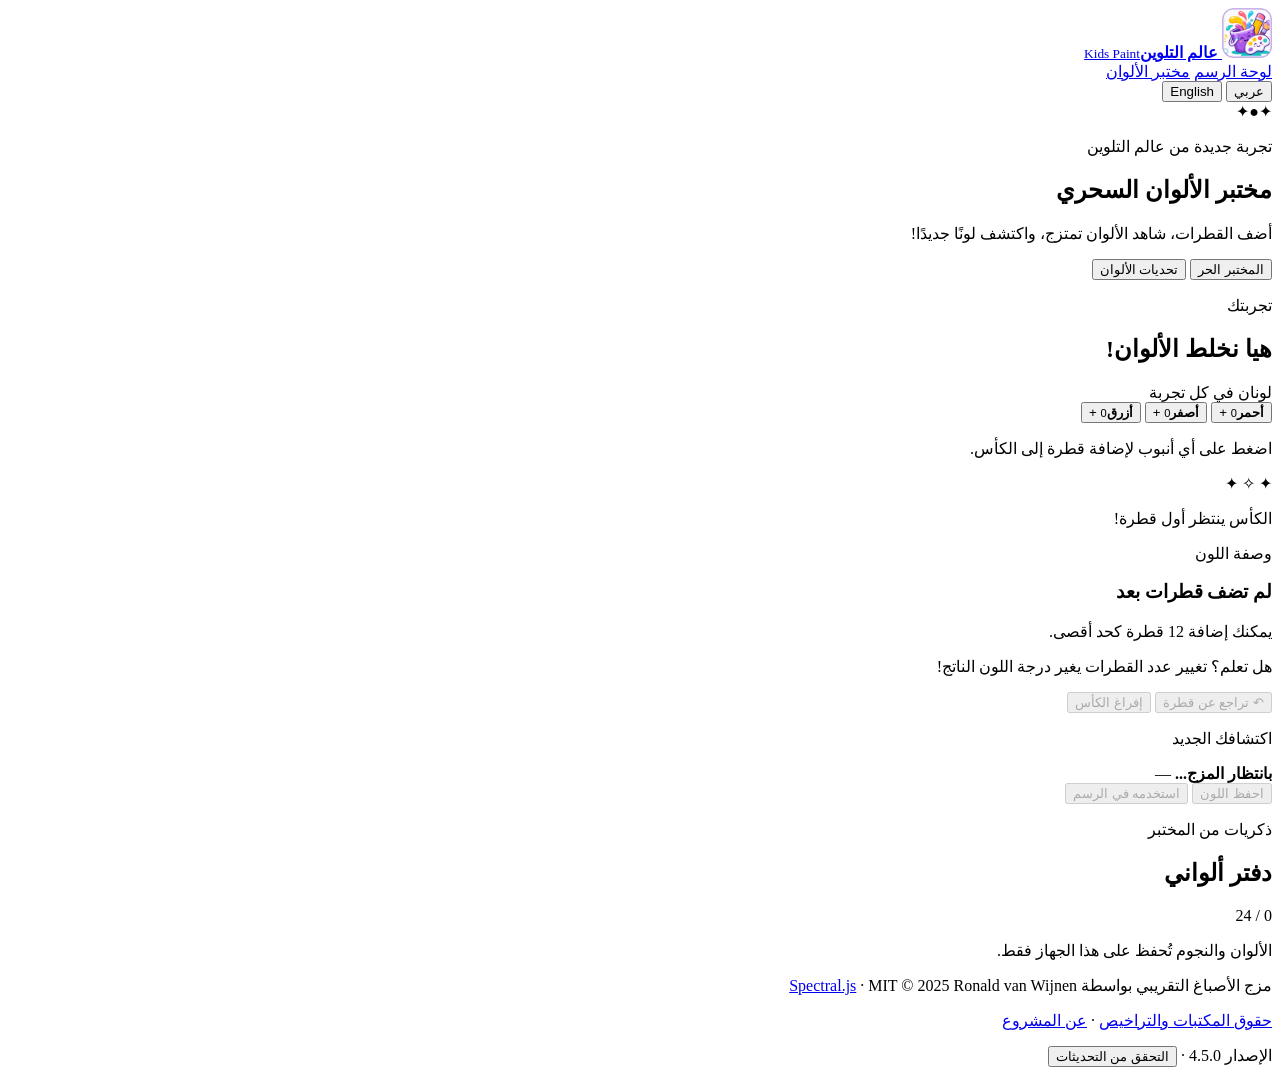
==== color-lab.html @ d06c67bd "Create bilingual Color Lab page with pigment mixing and challenge interface" ====
<!doctype html>
<html lang="ar" dir="rtl">
<head>
  <meta charset="utf-8">
  <meta name="viewport" content="width=device-width, initial-scale=1">
  <meta name="theme-color" content="#7058d6">
  <meta name="app-version" content="4.5.0">
  <meta name="description" content="Kids Paint Color Lab — mix paint-like pigments and solve friendly color challenges.">
  <title>مختبر الألوان | Kids Paint</title>
  <link rel="icon" href="favicon.ico">
  <link rel="apple-touch-icon" href="apple-touch-icon.png">
  <link rel="manifest" href="manifest.webmanifest">
  <link rel="stylesheet" href="color-lab.css?v=4.5.0">
  <script src="vendor/spectral.min.js?v=3.0.0" defer></script>
  <script src="color-lab-core.js?v=4.5.0" defer></script>
  <script src="color-lab.js?v=4.5.0" defer></script>
</head>
<body>
  <div class="lab-shell">
    <header class="lab-header">
      <a class="brand" href="./index.html" aria-label="Kids Paint — عالم التلوين">
        <img src="assets/app-icon.png" width="50" height="50" alt="">
        <span><strong data-t="brand">عالم التلوين</strong><small>Kids Paint</small></span>
      </a>
      <nav class="app-nav" aria-label="Pages / الصفحات">
        <a href="./index.html" data-t="painting">لوحة الرسم</a>
        <a class="selected" href="./color-lab.html" aria-current="page" data-t="lab">مختبر الألوان</a>
      </nav>
      <div class="language-actions" role="group" aria-label="Language / اللغة">
        <button id="langAr" type="button" aria-pressed="true">عربي</button>
        <button id="langEn" type="button" aria-pressed="false">English</button>
      </div>
    </header>

    <main id="main">
      <section class="lab-intro" aria-labelledby="labTitle">
        <div class="intro-symbols" aria-hidden="true"><span>✦</span><span>●</span><span>✦</span></div>
        <p class="eyebrow" data-t="eyebrow">تجربة جديدة من عالم التلوين</p>
        <h1 id="labTitle" data-t="title">مختبر الألوان السحري</h1>
        <p data-t="subtitle">أضف القطرات، شاهد الألوان تمتزج، واكتشف لونًا جديدًا!</p>
        <div class="mode-switch" role="group" aria-label="Play modes / أوضاع اللعب">
          <button type="button" id="freeModeBtn" class="active" aria-pressed="true" data-t="freeMode">المختبر الحر</button>
          <button type="button" id="challengeModeBtn" aria-pressed="false" data-t="challengeMode">تحديات الألوان</button>
        </div>
      </section>

      <section id="challengeSection" class="challenge-panel" aria-labelledby="challengeTitle" hidden>
        <div class="section-heading">
          <div>
            <p class="eyebrow" data-t="fourChallenges">٤ تحديات بدون مؤقت</p>
            <h2 id="challengeTitle" data-t="challengeTitle">اصنع اللون المطلوب!</h2>
          </div>
          <span class="no-clock" data-t="noClock">بدون وقت أو عقوبات</span>
        </div>
        <div id="challengePicker" class="challenge-picker" role="group" aria-label="Choose a challenge / اختر تحديًا"></div>
        <div class="target-card">
          <div class="target-copy">
            <p class="eyebrow" data-t="targetColor">اللون المطلوب</p>
            <h3 id="challengeName">اصنع الأخضر</h3>
            <p id="challengeDescription" class="muted" data-t="tryMix">اكتشف بنفسك أي قطرات تحتاجها.</p>
          </div>
          <div id="targetSwatch" class="target-swatch" role="img" aria-label="Target color / اللون المطلوب"></div>
        </div>
      </section>

      <section class="lab-workspace" aria-labelledby="mixTitle">
        <div class="section-heading">
          <div>
            <p class="eyebrow" data-t="yourExperiment">تجربتك</p>
            <h2 id="mixTitle" data-t="mixTitle">هيا نخلط الألوان!</h2>
          </div>
          <span class="hint-chip" data-t="chooseTwo">لونان في كل تجربة</span>
        </div>

        <div class="color-shelf" id="colorShelf" role="group" aria-label="Pigment tubes / أنابيب الألوان">
          <button class="pigment" type="button" data-pigment="red">
            <span class="paint-tube tube-red" aria-hidden="true"><span class="tube-cap"></span><span class="tube-body"></span></span>
            <strong data-t="red">أحمر</strong><small id="redCount" class="drop-count">0</small>
            <span class="add-mark" aria-hidden="true">+</span>
          </button>
          <button class="pigment" type="button" data-pigment="yellow">
            <span class="paint-tube tube-yellow" aria-hidden="true"><span class="tube-cap"></span><span class="tube-body"></span></span>
            <strong data-t="yellow">أصفر</strong><small id="yellowCount" class="drop-count">0</small>
            <span class="add-mark" aria-hidden="true">+</span>
          </button>
          <button class="pigment" type="button" data-pigment="blue">
            <span class="paint-tube tube-blue" aria-hidden="true"><span class="tube-cap"></span><span class="tube-body"></span></span>
            <strong data-t="blue">أزرق</strong><small id="blueCount" class="drop-count">0</small>
            <span class="add-mark" aria-hidden="true">+</span>
          </button>
        </div>
        <p class="shelf-instruction" data-t="tapTube">اضغط على أي أنبوب لإضافة قطرة إلى الكأس.</p>

        <div class="mix-playground">
          <div class="cup-wrap">
            <div id="mixCup" class="mix-cup empty" role="img" aria-label="Mixing cup / كأس المزج">
              <div class="cup-measure" aria-hidden="true"><span></span><span></span><span></span></div>
              <div id="liquid" class="liquid"></div>
              <div class="cup-shine"></div>
            </div>
            <div class="cup-foot"></div>
            <div id="sparkleEffect" class="cup-sparkle" aria-hidden="true">✦ ✧ ✦</div>
            <p id="cupLabel" class="cup-caption" data-t="emptyCup">الكأس ينتظر أول قطرة!</p>
          </div>
          <div class="mix-description">
            <p class="eyebrow" data-t="theRecipe">وصفة اللون</p>
            <h3 id="dropSummary" data-t="noDrops">لم تضف قطرات بعد</h3>
            <p id="dropLimit" class="muted" data-t="maxTwelve">يمكنك إضافة 12 قطرة كحد أقصى.</p>
            <p id="mixLearning" class="learning-card" data-t="learningStart">هل تعلم؟ تغيير عدد القطرات يغير درجة اللون الناتج!</p>
            <div class="mix-actions">
              <button type="button" id="undoDropBtn" class="outlined" disabled data-t="undoDrop">↶ تراجع عن قطرة</button>
              <button type="button" id="resetMixBtn" class="outlined" disabled data-t="emptyCupButton">إفراغ الكأس</button>
            </div>
          </div>
        </div>
        <div class="color-result" id="colorResult" aria-live="polite">
          <div id="resultSwatch" class="result-swatch empty-result"></div>
          <div class="result-info">
            <p class="eyebrow" data-t="discovery">اكتشافك الجديد</p>
            <strong id="resultName" data-t="waiting">بانتظار المزج...</strong>
            <span id="resultHex">—</span>
          </div>
          <div class="result-actions">
            <button type="button" id="saveColorBtn" disabled data-t="saveColor">احفظ اللون</button>
            <button type="button" id="paintColorBtn" disabled class="main-action" data-t="useInPainting">استخدمه في الرسم</button>
          </div>
        </div>

        <div id="challengeActions" class="challenge-actions" hidden>
          <button id="checkChallengeBtn" class="main-action" type="button" data-t="checkColor" disabled>تحقق من اللون</button>
          <button id="hintBtn" class="outlined" type="button" data-t="hint">أعطني تلميحًا</button>
          <p id="challengeFeedback" class="challenge-feedback" role="status" aria-live="polite"></p>
        </div>
        <p id="labStatus" class="lab-status" role="status" aria-live="polite"></p>
      </section>

      <section class="discoveries" aria-labelledby="collectionTitle">
        <div class="section-heading">
          <div>
            <p class="eyebrow" data-t="discoveriesEyebrow">ذكريات من المختبر</p>
            <h2 id="collectionTitle" data-t="collection">دفتر ألواني</h2>
          </div>
          <span id="savedCount" class="saved-count">0 / 24</span>
        </div>
        <p class="muted" data-t="saveLocal">الألوان والنجوم تُحفظ على هذا الجهاز فقط.</p>
        <div id="savedColors" class="saved-colors"></div>
      </section>
    </main>

    <footer class="lab-footer">
      <p><span data-t="poweredBy">مزج الأصباغ التقريبي بواسطة</span> <a href="https://github.com/rvanwijnen/spectral.js" target="_blank" rel="noopener noreferrer">Spectral.js</a> · MIT © 2025 Ronald van Wijnen</p>
      <p><a href="THIRD_PARTY_NOTICES.md" data-t="licenseLink">حقوق المكتبات والتراخيص</a> · <a href="README.ar.md" data-t="aboutProject">عن المشروع</a></p>
      <p><span data-t="versionLabel">الإصدار</span> <bdi>4.5.0</bdi> · <button id="labUpdateBtn" type="button" data-t="checkUpdates">التحقق من التحديثات</button></p>
      <p id="labUpdateStatus" class="muted" role="status" aria-live="polite"></p>
    </footer>
  </div>
</body>
</html>
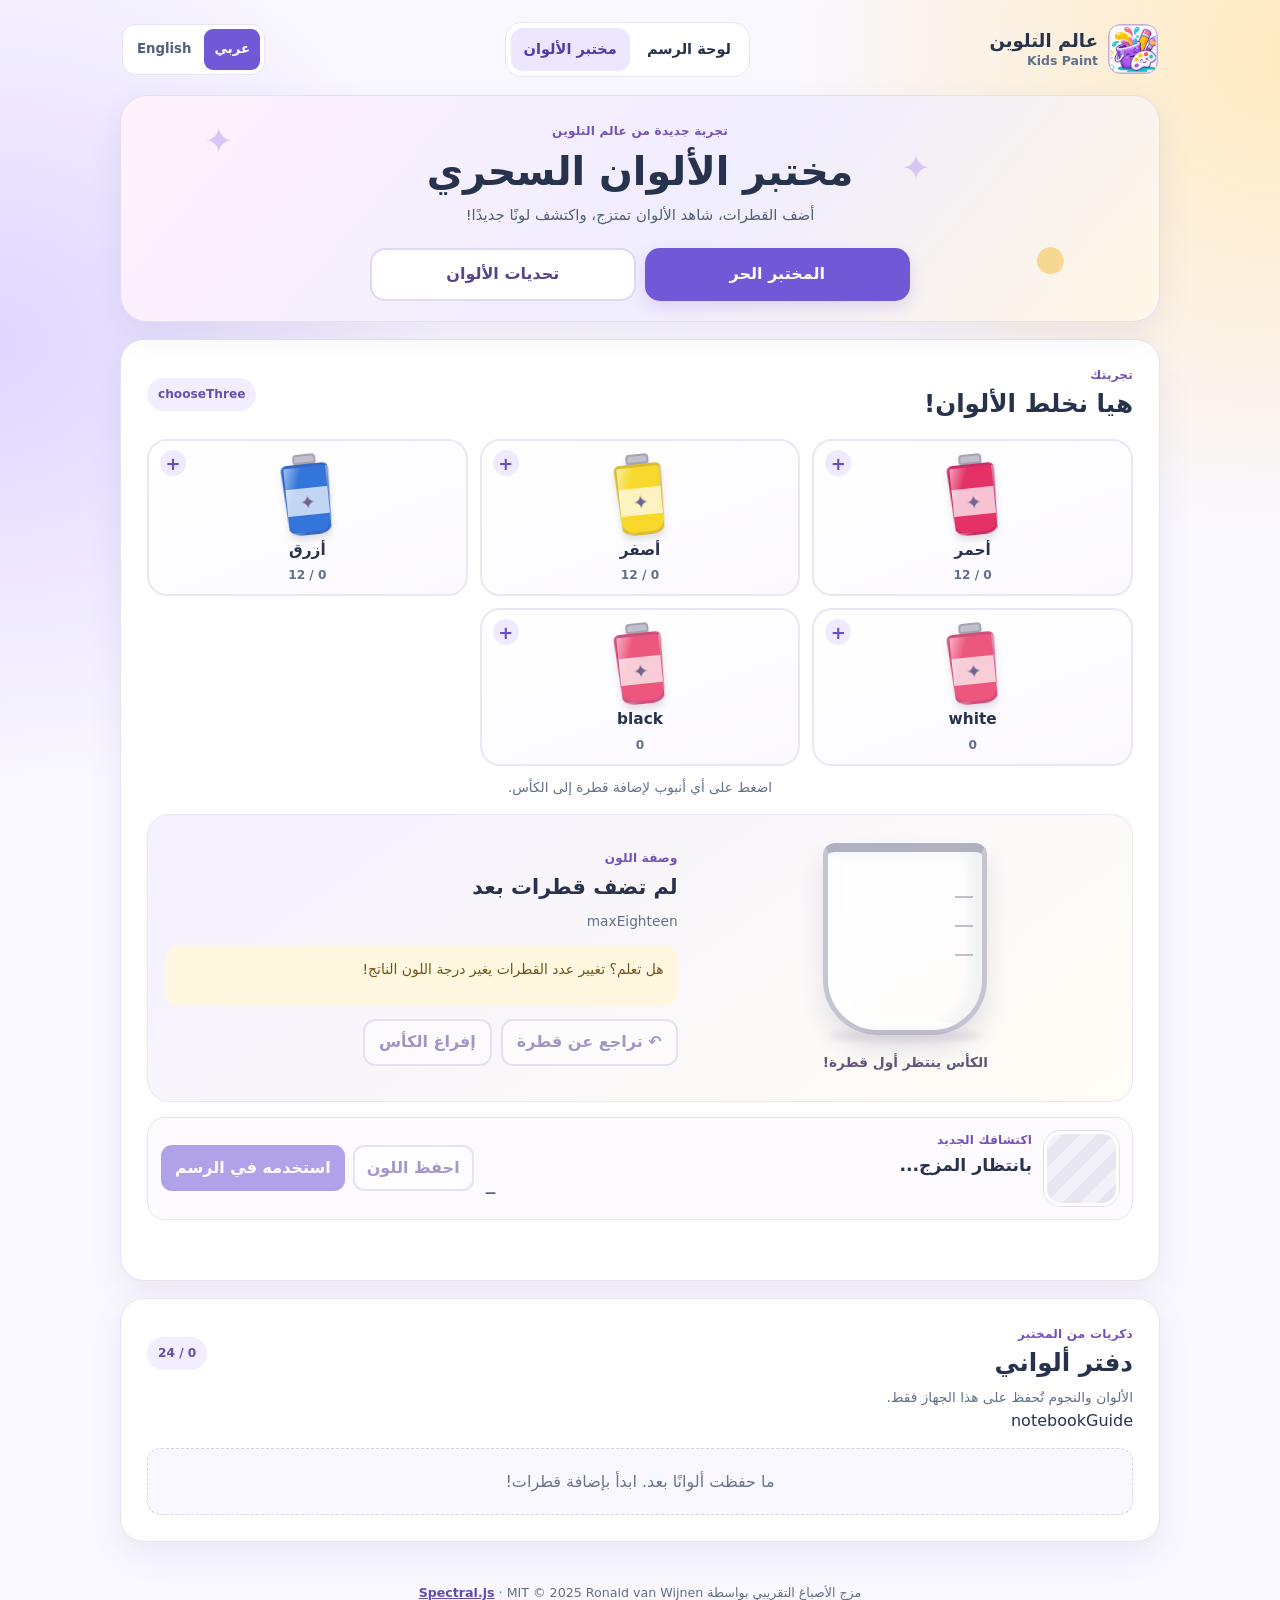
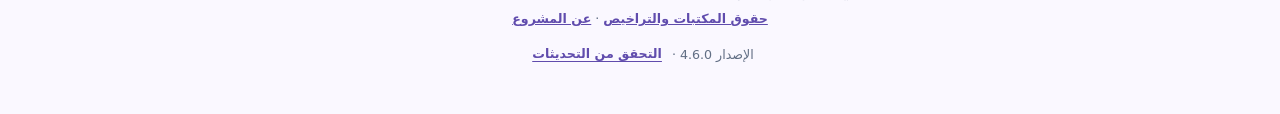
==== commit 3fdc8d80: "Design Color Lab 2B palette, 12-stage challenges, progress and expanded notebook" ====
--- a/color-lab.html
+++ b/color-lab.html
@@ -4,16 +4,16 @@
   <meta charset="utf-8">
   <meta name="viewport" content="width=device-width, initial-scale=1">
   <meta name="theme-color" content="#7058d6">
-  <meta name="app-version" content="4.5.0">
+  <meta name="app-version" content="4.6.0">
   <meta name="description" content="Kids Paint Color Lab — mix paint-like pigments and solve friendly color challenges.">
   <title>مختبر الألوان | Kids Paint</title>
   <link rel="icon" href="favicon.ico">
   <link rel="apple-touch-icon" href="apple-touch-icon.png">
   <link rel="manifest" href="manifest.webmanifest">
-  <link rel="stylesheet" href="color-lab.css?v=4.5.0">
+  <link rel="stylesheet" href="color-lab.css?v=4.6.0">
   <script src="vendor/spectral.min.js?v=3.0.0" defer></script>
-  <script src="color-lab-core.js?v=4.5.0" defer></script>
-  <script src="color-lab.js?v=4.5.0" defer></script>
+  <script src="color-lab-core.js?v=4.6.0" defer></script>
+  <script src="color-lab.js?v=4.6.0" defer></script>
 </head>
 <body>
   <div class="lab-shell">
@@ -47,12 +47,16 @@
       <section id="challengeSection" class="challenge-panel" aria-labelledby="challengeTitle" hidden>
         <div class="section-heading">
           <div>
-            <p class="eyebrow" data-t="fourChallenges">٤ تحديات بدون مؤقت</p>
+            <p class="eyebrow" data-t="twelveChallenges">١٢ تحديًا بدون مؤقت</p>
             <h2 id="challengeTitle" data-t="challengeTitle">اصنع اللون المطلوب!</h2>
           </div>
           <span class="no-clock" data-t="noClock">بدون وقت أو عقوبات</span>
         </div>
-        <div id="challengePicker" class="challenge-picker" role="group" aria-label="Choose a challenge / اختر تحديًا"></div>
+        <div class="progress-strip" role="status" aria-live="polite">
+          <span data-t="starsCollected">نجومك المكتسبة</span>
+          <strong id="challengeProgress">0 / 36 ★</strong>
+        </div>
+        <div id="challengePicker" class="challenge-picker" aria-label="Choose a challenge / اختر تحديًا"></div>
         <div class="target-card">
           <div class="target-copy">
             <p class="eyebrow" data-t="targetColor">اللون المطلوب</p>
@@ -69,7 +73,7 @@
             <p class="eyebrow" data-t="yourExperiment">تجربتك</p>
             <h2 id="mixTitle" data-t="mixTitle">هيا نخلط الألوان!</h2>
           </div>
-          <span class="hint-chip" data-t="chooseTwo">لونان في كل تجربة</span>
+          <span class="hint-chip" data-t="chooseThree">حتى ٣ ألوان مع الأبيض والأسود</span>
         </div>
 
         <div class="color-shelf" id="colorShelf" role="group" aria-label="Pigment tubes / أنابيب الألوان">
@@ -88,8 +92,18 @@
             <strong data-t="blue">أزرق</strong><small id="blueCount" class="drop-count">0</small>
             <span class="add-mark" aria-hidden="true">+</span>
           </button>
+          <button class="pigment" type="button" data-pigment="white">
+            <span class="paint-tube tube-white" aria-hidden="true"><span class="tube-cap"></span><span class="tube-body"></span></span>
+            <strong data-t="white">أبيض</strong><small id="whiteCount" class="drop-count">0</small>
+            <span class="add-mark" aria-hidden="true">+</span>
+          </button>
+          <button class="pigment" type="button" data-pigment="black">
+            <span class="paint-tube tube-black" aria-hidden="true"><span class="tube-cap"></span><span class="tube-body"></span></span>
+            <strong data-t="black">أسود</strong><small id="blackCount" class="drop-count">0</small>
+            <span class="add-mark" aria-hidden="true">+</span>
+          </button>
         </div>
-        <p class="shelf-instruction" data-t="tapTube">اضغط على أي أنبوب لإضافة قطرة إلى الكأس.</p>
+        <p class="shelf-instruction" data-t="tapTube">أضف قطرات الألوان، ثم جرّب الأبيض للتفتيح والأسود للتغميق.</p>
 
         <div class="mix-playground">
           <div class="cup-wrap">
@@ -105,7 +119,7 @@
           <div class="mix-description">
             <p class="eyebrow" data-t="theRecipe">وصفة اللون</p>
             <h3 id="dropSummary" data-t="noDrops">لم تضف قطرات بعد</h3>
-            <p id="dropLimit" class="muted" data-t="maxTwelve">يمكنك إضافة 12 قطرة كحد أقصى.</p>
+            <p id="dropLimit" class="muted" data-t="maxEighteen">يمكنك إضافة 18 قطرة كحد أقصى.</p>
             <p id="mixLearning" class="learning-card" data-t="learningStart">هل تعلم؟ تغيير عدد القطرات يغير درجة اللون الناتج!</p>
             <div class="mix-actions">
               <button type="button" id="undoDropBtn" class="outlined" disabled data-t="undoDrop">↶ تراجع عن قطرة</button>
@@ -140,9 +154,10 @@
             <p class="eyebrow" data-t="discoveriesEyebrow">ذكريات من المختبر</p>
             <h2 id="collectionTitle" data-t="collection">دفتر ألواني</h2>
           </div>
-          <span id="savedCount" class="saved-count">0 / 24</span>
+          <span id="savedCount" class="saved-count">0 / 48</span>
         </div>
         <p class="muted" data-t="saveLocal">الألوان والنجوم تُحفظ على هذا الجهاز فقط.</p>
+        <p class="notebook-guide" data-t="notebookGuide">اضغط «جرّب» لاستعادة الوصفة، أو «احذف» لإزالة اللون من الدفتر.</p>
         <div id="savedColors" class="saved-colors"></div>
       </section>
     </main>
@@ -150,7 +165,7 @@
     <footer class="lab-footer">
       <p><span data-t="poweredBy">مزج الأصباغ التقريبي بواسطة</span> <a href="https://github.com/rvanwijnen/spectral.js" target="_blank" rel="noopener noreferrer">Spectral.js</a> · MIT © 2025 Ronald van Wijnen</p>
       <p><a href="THIRD_PARTY_NOTICES.md" data-t="licenseLink">حقوق المكتبات والتراخيص</a> · <a href="README.ar.md" data-t="aboutProject">عن المشروع</a></p>
-      <p><span data-t="versionLabel">الإصدار</span> <bdi>4.5.0</bdi> · <button id="labUpdateBtn" type="button" data-t="checkUpdates">التحقق من التحديثات</button></p>
+      <p><span data-t="versionLabel">الإصدار</span> <bdi>4.6.0</bdi> · <button id="labUpdateBtn" type="button" data-t="checkUpdates">التحقق من التحديثات</button></p>
       <p id="labUpdateStatus" class="muted" role="status" aria-live="polite"></p>
     </footer>
   </div>
--- a/color-lab.css
+++ b/color-lab.css
@@ -0,0 +1,131 @@
+/* Kids Paint Color Lab v4.5.0 — local-only, mobile-first visual system. */
+:root{
+  color-scheme:light;--ink:#27334d;--muted:#617089;--purple:#7058d6;--purpleDark:#4e389e;
+  --cream:#faf6ff;--white:#fff;--stroke:#e8e2f3;--shadow:0 12px 34px rgba(49,36,98,.08);
+  font-family:system-ui,-apple-system,BlinkMacSystemFont,"Segoe UI",Tahoma,Arial,sans-serif;
+  font-synthesis:none;text-rendering:optimizeLegibility;
+}
+*,*::before,*::after{box-sizing:border-box}
+html{width:100%;max-width:100%;overflow-x:clip;-webkit-text-size-adjust:100%;touch-action:pan-y}
+body{margin:0;min-width:0;max-width:100%;overflow-x:clip;color:var(--ink);background:radial-gradient(circle at 100% 3%,#ffeac0 0,transparent 23%),radial-gradient(circle at 0 20%,#dfd6ff 0,transparent 24%),#faf8ff;line-height:1.55}
+button,input{font:inherit}button{cursor:pointer;touch-action:manipulation}button:disabled{cursor:not-allowed;opacity:.54}
+button:focus-visible,a:focus-visible{outline:3px solid #23aeb9;outline-offset:3px}
+a{color:inherit}h1,h2,h3,p{margin:0}p{line-height:1.6}small{font-size:.78rem}
+[hidden]{display:none!important}
+.lab-shell{width:min(1100px,100%);margin:0 auto;padding:14px clamp(10px,2.8vw,30px) 24px}
+.lab-header{display:flex;align-items:center;flex-wrap:wrap;gap:12px 18px;justify-content:space-between;padding:8px 2px 18px}
+.brand{display:flex;gap:10px;align-items:center;text-decoration:none;min-width:0}
+.brand img{width:50px;height:50px;border-radius:13px}
+.brand span{display:grid;line-height:1.24}.brand strong{font-size:1.13rem}.brand small{color:var(--muted);font-weight:650}
+.app-nav{display:flex;align-items:center;gap:4px;background:#fff;padding:5px;border-radius:16px;border:1px solid #e8e4f2}
+.app-nav a{text-decoration:none;padding:10px 13px;border-radius:12px;font-size:.91rem;font-weight:750;white-space:nowrap}
+.app-nav a.selected{background:#ece6ff;color:#513ca2}
+.language-actions{display:flex;gap:3px;padding:4px;border:1px solid var(--stroke);background:#fff;border-radius:13px}
+.language-actions button{background:transparent;border:0;border-radius:9px;padding:8px 10px;font-size:.83rem;font-weight:750;color:#52617b;min-height:41px}
+.language-actions button[aria-pressed=true]{background:var(--purple);color:white}
+.lab-intro{text-align:center;position:relative;isolation:isolate;padding:26px 16px 20px;overflow:hidden;border:1px solid #e7dcfa;border-radius:27px;background:linear-gradient(130deg,#fff2fb 0%,#f0edff 55%,#fff7e5 100%);box-shadow:var(--shadow);margin-bottom:17px}
+.intro-symbols{position:absolute;inset:0;pointer-events:none;z-index:-1;color:#c1aaf2;font-size:2.2rem;opacity:.6}
+.intro-symbols span{position:absolute}.intro-symbols span:first-child{top:8%;left:8%}.intro-symbols span:nth-child(2){bottom:16%;right:9%;color:#f5c455}.intro-symbols span:last-child{top:20%;right:22%}
+.eyebrow{font-weight:800;color:#7352b8;font-size:.75rem;letter-spacing:.02em}
+.lab-intro h1{font-size:clamp(1.62rem,4vw,2.48rem);line-height:1.25;margin:6px 0 8px}
+.lab-intro>p:not(.eyebrow){font-size:.93rem;color:#506078}
+.mode-switch{display:grid;grid-template-columns:1fr 1fr;gap:9px;width:min(540px,100%);margin:20px auto 0}
+.mode-switch button{min-height:53px;border-radius:15px;font-weight:800;border:2px solid #dfd6fa;background:white;color:#57468e;padding:10px 8px}
+.mode-switch button.active{background:var(--purple);border-color:var(--purple);color:white;box-shadow:0 6px 16px rgba(112,88,214,.18)}
+.lab-workspace,.challenge-panel,.discoveries{background:#fff;border:1px solid var(--stroke);border-radius:24px;box-shadow:var(--shadow);padding:clamp(14px,2.6vw,26px);margin-bottom:17px}
+.section-heading{display:flex;justify-content:space-between;align-items:center;gap:10px;flex-wrap:wrap;margin-bottom:15px}
+.section-heading h2{font-size:clamp(1.17rem,2.7vw,1.54rem)}
+.hint-chip,.no-clock,.saved-count{font-size:.76rem;font-weight:750;border-radius:99px;background:#f2edff;color:#6550aa;padding:7px 11px}
+.color-shelf{display:grid;grid-template-columns:repeat(3,minmax(0,1fr));gap:12px}
+.pigment{position:relative;display:flex;flex-direction:column;align-items:center;gap:4px;justify-content:center;min-height:155px;border:2px solid #ebe6f4;border-radius:20px;background:linear-gradient(160deg,#fff,#fbf9ff);padding:13px 6px 9px;color:var(--ink);transition:transform .12s,box-shadow .16s}
+.pigment:hover:not(:disabled){transform:translateY(-2px);box-shadow:0 8px 18px rgba(77,64,141,.09)}
+.pigment:active:not(:disabled){transform:scale(.96)}
+.pigment strong{font-size:.96rem}.drop-count{font-weight:800;color:var(--muted);font-size:.76rem}
+.add-mark{position:absolute;top:9px;left:11px;background:#efeaff;border-radius:50%;width:26px;height:26px;display:grid;place-items:center;font-size:1.12rem;font-weight:800;color:#654fc2}
+.paint-tube{--tube-color:#ed567d;display:flex;flex-direction:column;align-items:center;filter:drop-shadow(0 5px 3px rgba(33,29,64,.12));transform:rotate(-6deg)}
+.tube-red{--tube-color:#e53166}.tube-yellow{--tube-color:#f8d92b}.tube-blue{--tube-color:#3375da}
+.tube-cap{display:block;width:23px;height:10px;border-radius:4px 4px 2px 2px;background:#c3bfcc;border:2px solid #a5a2b2}
+.tube-body{display:block;width:48px;height:71px;background:linear-gradient(110deg,rgba(255,255,255,.55),transparent 28%),var(--tube-color);border:3px solid rgba(55,41,86,.16);border-radius:6px 6px 15px 15px;clip-path:polygon(0 0,100% 0,93% 100%,7% 100%);position:relative}
+.tube-body::after{content:"✦";position:absolute;inset:21px 0 auto;display:grid;place-items:center;background:rgba(255,255,255,.7);height:27px;color:#6e6491;font-size:1.2rem}
+.shelf-instruction{text-align:center;color:var(--muted);font-size:.85rem;margin:11px 0 3px}
+.mix-playground{display:grid;grid-template-columns:minmax(220px, .9fr) minmax(0,1.1fr);align-items:center;gap:18px;background:linear-gradient(145deg,#f5f1ff,#fffdf5);border:1px solid #eae5f2;border-radius:22px;padding:17px;margin-top:15px}
+.cup-wrap{display:flex;flex-direction:column;align-items:center;justify-content:center;min-height:252px;position:relative;isolation:isolate}
+.mix-cup{width:164px;height:192px;position:relative;overflow:hidden;border:5px solid rgba(112,113,145,.4);border-top:9px solid rgba(112,113,145,.55);border-radius:12px 12px 55px 55px;background:rgba(255,255,255,.64);box-shadow:inset -12px 0 13px rgba(105,118,148,.09),inset 10px 0 15px rgba(255,255,255,.8),0 16px 23px rgba(79,69,116,.13)}
+.liquid{position:absolute;bottom:0;left:0;width:100%;height:0;background:#eef1fc;transition:height .48s ease,background-color .6s ease;border-radius:14px 14px 42px 42px}
+.liquid::before{content:"";height:22px;position:absolute;top:-9px;left:-4%;width:108%;border-radius:50%;background:inherit;filter:brightness(1.13);opacity:.75}
+.cup-shine{position:absolute;z-index:2;top:10px;bottom:25px;left:15px;width:12px;border-radius:30px;background:rgba(255,255,255,.4);pointer-events:none}
+.cup-measure{position:absolute;right:9px;top:44px;z-index:2;display:flex;flex-direction:column;gap:27px}.cup-measure span{width:18px;border-top:2px solid rgba(80,87,115,.36)}
+.cup-foot{margin-top:-5px;width:155px;height:12px;border-radius:50%;background:rgba(89,74,121,.11);filter:blur(3px)}
+.cup-sparkle{position:absolute;top:13px;right:12%;color:#f4b93e;opacity:0;font-size:1.7rem;pointer-events:none}
+.mix-cup.pour .liquid{animation:paint-ripple .42s ease}
+.cup-sparkle.sparkle{animation:sparkle .65s ease forwards}
+.cup-caption{text-align:center;color:#65567c;font-weight:750;font-size:.86rem;margin-top:9px}
+.mix-description h3{margin:3px 0 7px;font-size:clamp(1rem,2vw,1.3rem)}.muted{color:var(--muted);font-size:.86rem}
+.learning-card{margin:13px 0;padding:13px 14px;border-radius:15px;background:#fff7df;color:#74531a;font-size:.87rem;min-height:61px}
+.mix-actions{display:flex;gap:9px;flex-wrap:wrap}
+.outlined{border:2px solid #d8cced;background:white;color:#594596;font-weight:750;border-radius:12px;padding:9px 14px;min-height:44px}
+.main-action{background:var(--purple);border:2px solid var(--purple);color:#fff;font-weight:800;padding:10px 17px;min-height:46px;border-radius:12px}
+.main-action:hover:not(:disabled){background:var(--purpleDark)}
+.color-result{margin-top:15px;padding:13px;border:1px solid #e8e2f0;border-radius:18px;display:flex;align-items:center;flex-wrap:wrap;gap:12px;background:#fdfbff}
+.result-swatch{width:75px;height:75px;border-radius:17px;border:3px solid white;box-shadow:0 0 0 1px #e4dfe8;flex:0 0 auto;background:#e6e3ef}
+.result-swatch.empty-result{background:repeating-linear-gradient(135deg,#f3f1f8 0 12px,#e7e5f0 12px 24px)}
+.result-info{flex:1 1 160px;display:grid;gap:2px;min-width:0}
+.result-info strong{font-size:1.08rem}.result-info #resultHex{direction:ltr;unicode-bidi:isolate;font-family:ui-monospace,SFMono-Regular,monospace;color:#506079;font-weight:750}
+.result-actions{display:flex;gap:8px;flex-wrap:wrap;justify-content:flex-end}
+.result-actions button{padding:9px 12px;min-height:44px;border-radius:11px;background:#fff;border:2px solid #d8caed;color:#5b449f;font-weight:760}
+.result-actions .main-action{background:var(--purple);color:#fff;border-color:var(--purple)}
+.challenge-picker{display:grid;grid-template-columns:repeat(4,minmax(0,1fr));gap:9px;margin-bottom:13px}
+.challenge-choice{min-width:0;display:flex;flex-direction:column;gap:4px;align-items:center;text-align:center;padding:9px 5px;border:2px solid #e8e2f1;background:#fff;border-radius:14px;color:var(--ink)}
+.challenge-choice[aria-pressed=true]{border-color:var(--purple);background:#f2eeff}
+.challenge-choice .mini-swatch{width:39px;height:32px;border-radius:9px;border:2px solid #fff;box-shadow:0 0 0 1px #e8e2f1}
+.challenge-choice strong{font-size:.8rem;overflow-wrap:anywhere}
+.challenge-choice small{color:#a17619;letter-spacing:1px;font-weight:800}
+.target-card{display:flex;align-items:center;justify-content:space-between;gap:14px;padding:14px;border:1px solid #dfdbfa;border-radius:17px;background:#f7f4ff}
+.target-copy h3{font-size:1.12rem}.target-copy p:last-child{font-size:.85rem;margin-top:5px}
+.target-swatch{flex:0 0 100px;height:83px;border:5px solid white;border-radius:16px;box-shadow:0 2px 9px rgba(49,36,98,.12);background:#e7ddff}
+.challenge-actions{display:flex;align-items:center;flex-wrap:wrap;gap:10px;margin-top:15px;border-top:1px solid #ebe5f3;padding-top:15px}
+.challenge-feedback{flex:1 1 240px;font-weight:700;font-size:.9rem;min-height:22px}
+.lab-status{min-height:22px;color:#51618a;font-size:.87rem;margin-top:12px;font-weight:600}
+.discoveries .section-heading{margin-bottom:4px}.saved-colors{display:grid;grid-template-columns:repeat(auto-fill,minmax(170px,1fr));gap:10px;margin-top:14px}
+.saved-item{display:flex;gap:10px;align-items:center;border:1px solid #e8e3ed;border-radius:14px;background:#fdfcff;padding:9px}
+.saved-dot{width:42px;height:42px;border:2px solid #fff;outline:1px solid #dcd8e4;border-radius:12px;flex:0 0 auto}
+.saved-meta{display:grid;flex:1;min-width:0}.saved-meta bdi{direction:ltr;font-size:.75rem;color:#52637d;font-family:ui-monospace,monospace}
+.saved-item button{background:#f2ebff;color:#5c46a4;border:0;border-radius:9px;padding:7px 8px;font-size:.78rem;font-weight:800;min-height:40px}
+.no-saved{grid-column:1/-1;color:#69758b;text-align:center;background:#faf8ff;border:1px dashed #d9d3e4;padding:20px;border-radius:14px}
+.lab-footer{text-align:center;padding:18px 10px 10px;color:#626f85;font-size:.79rem}
+.lab-footer p{margin:6px 0}.lab-footer a{color:#604cad;font-weight:750}
+.lab-footer button{background:none;border:0;color:#604cad;font-weight:800;text-decoration:underline;text-underline-offset:3px;min-height:38px}
+@keyframes paint-ripple{0%{transform:scaleY(.92)}65%{transform:scaleY(1.04)}100%{transform:scaleY(1)}}
+@keyframes sparkle{0%{opacity:0;transform:translateY(18px) scale(.6)}35%{opacity:1}100%{opacity:0;transform:translateY(-30px) scale(1.2)}}
+@media(max-width:760px){
+  .lab-header{justify-content:center;gap:10px}
+  .brand{margin-inline-end:auto}
+  .app-nav{order:3;width:100%;justify-content:center}.app-nav a{flex:1;text-align:center}
+  .color-result{align-items:center}
+}
+@media(max-width:600px){
+  .lab-shell{padding:10px 9px 22px}
+  .lab-intro{padding:23px 12px 16px;border-radius:21px}
+  .lab-workspace,.challenge-panel,.discoveries{padding:13px;border-radius:19px}
+  .color-shelf{gap:7px}.pigment{min-height:140px;border-radius:15px;padding:8px 3px}
+  .tube-body{width:39px;height:61px}.tube-cap{width:21px}
+  .mix-playground{display:flex;flex-direction:column;gap:7px;padding:13px}
+  .mix-description{width:100%}.cup-wrap{min-height:222px}.mix-cup{height:175px;width:154px}
+  .learning-card{margin:10px 0}
+  .result-actions{width:100%;display:grid;grid-template-columns:1fr 1fr}
+  .challenge-picker{grid-template-columns:repeat(2,minmax(0,1fr))}
+  .challenge-choice{flex-direction:row;text-align:start;justify-content:flex-start;padding:7px}
+  .challenge-choice .mini-swatch{flex:0 0 34px;height:32px}
+  .challenge-choice strong{flex:1;font-size:.76rem}
+  .challenge-choice small{font-size:.7rem}
+  .challenge-actions button{flex:1}
+}
+@media(max-width:350px){
+  .language-actions button{font-size:.76rem;padding:7px}
+  .brand strong{font-size:.96rem}.brand img{width:42px;height:42px}
+  .color-result .result-swatch{width:60px;height:60px}
+  .result-actions{grid-template-columns:1fr}
+}
+@media(prefers-reduced-motion:reduce){
+  *,*::before,*::after{animation:none!important;transition:none!important}
+}
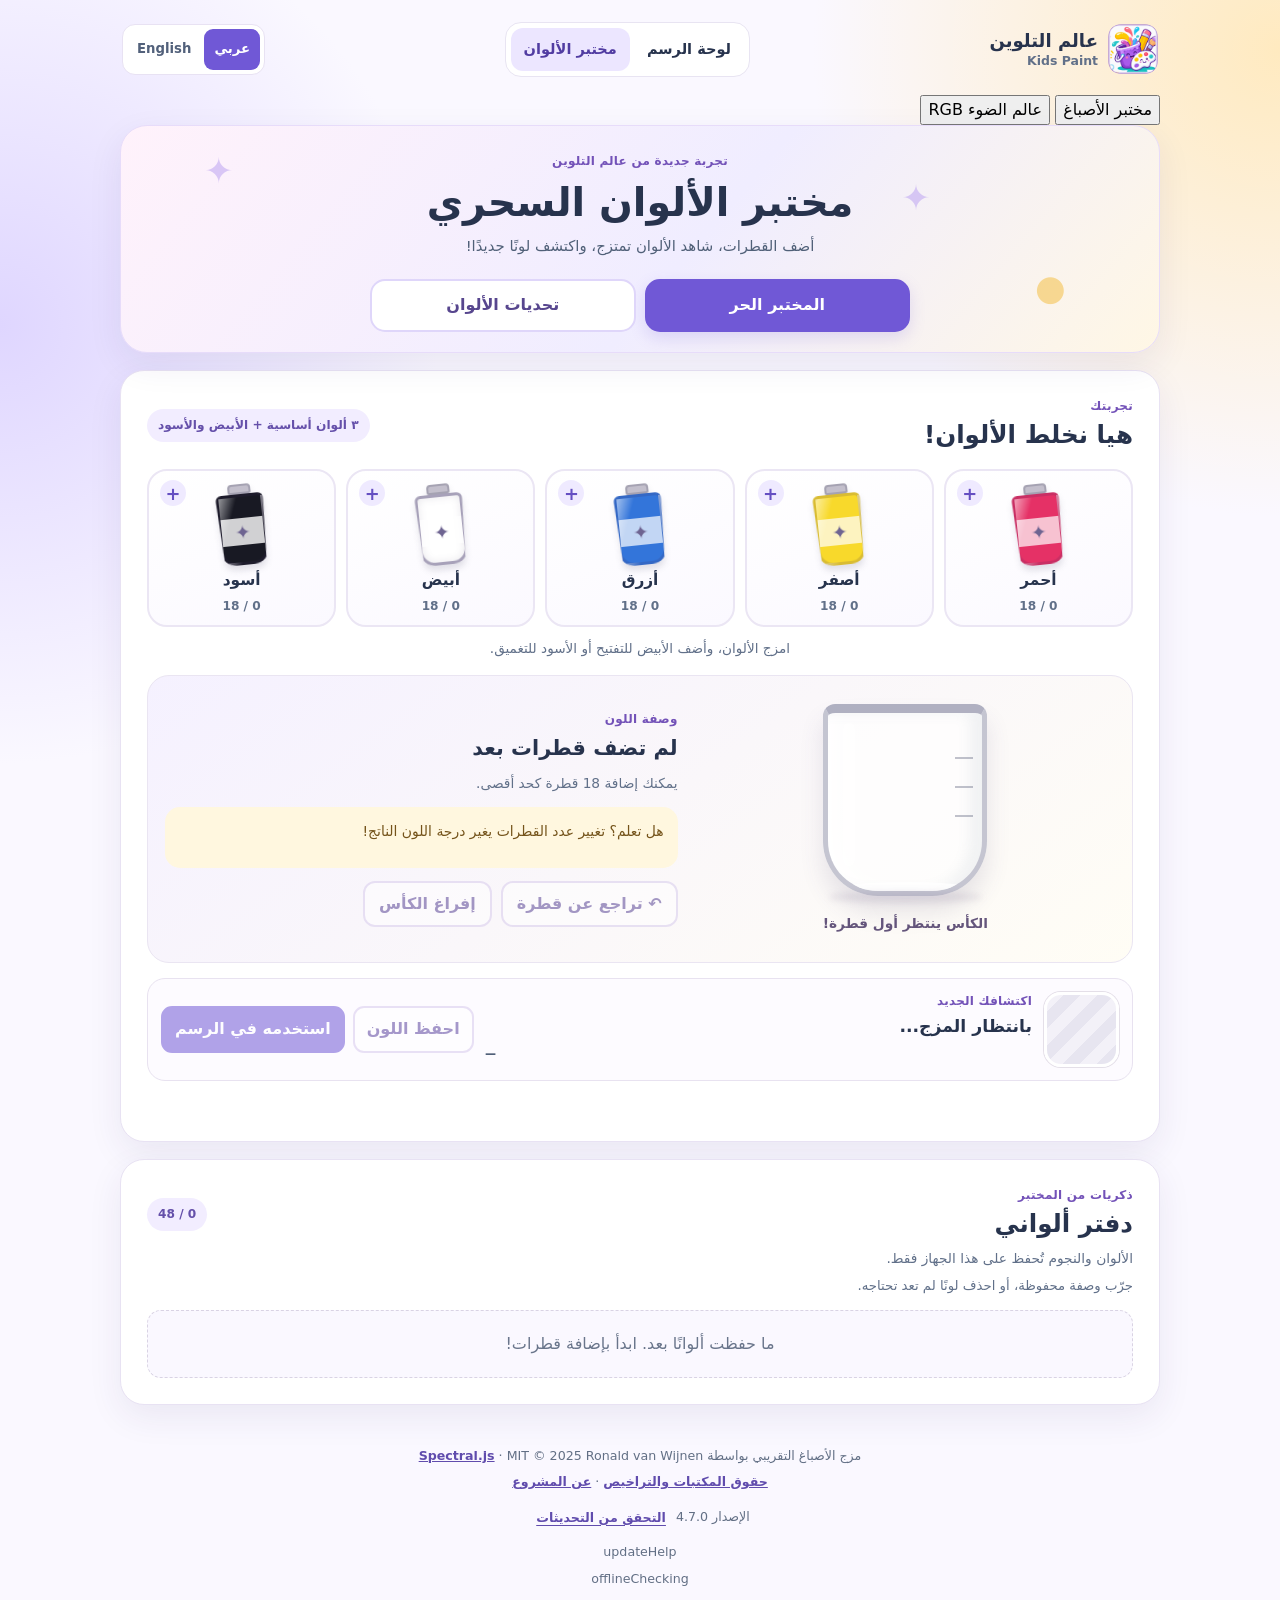
==== commit 0ecfc460: "Embed World of Light RGB tab with lamp sliders, six challenges and unified version/update footer" ====
--- a/color-lab.html
+++ b/color-lab.html
@@ -4,16 +4,18 @@
   <meta charset="utf-8">
   <meta name="viewport" content="width=device-width, initial-scale=1">
   <meta name="theme-color" content="#7058d6">
-  <meta name="app-version" content="4.6.0">
+  <meta name="app-version" content="4.7.0">
   <meta name="description" content="Kids Paint Color Lab — mix paint-like pigments and solve friendly color challenges.">
   <title>مختبر الألوان | Kids Paint</title>
   <link rel="icon" href="favicon.ico">
   <link rel="apple-touch-icon" href="apple-touch-icon.png">
   <link rel="manifest" href="manifest.webmanifest">
-  <link rel="stylesheet" href="color-lab.css?v=4.6.0">
+  <link rel="stylesheet" href="color-lab.css?v=4.7.0">
   <script src="vendor/spectral.min.js?v=3.0.0" defer></script>
   <script src="color-lab-core.js?v=4.6.0" defer></script>
-  <script src="color-lab.js?v=4.6.0" defer></script>
+  <script src="color-lab.js?v=4.7.0" defer></script>
+  <script src="light-lab-core.js?v=4.7.0" defer></script>
+  <script src="light-lab.js?v=4.7.0" defer></script>
 </head>
 <body>
   <div class="lab-shell">
@@ -33,6 +35,11 @@
     </header>
 
     <main id="main">
+      <div class="lab-type-tabs" role="tablist" aria-label="مختبر الأصباغ أو عالم الضوء / Pigment or light">
+        <button id="pigmentTab" class="lab-type-tab active" type="button" role="tab" aria-selected="true" aria-controls="pigmentLab" data-light-t="pigmentTab">مختبر الأصباغ</button>
+        <button id="lightTab" class="lab-type-tab light-tab" type="button" role="tab" aria-selected="false" aria-controls="lightLab" data-light-t="lightTab">عالم الضوء RGB</button>
+      </div>
+      <div id="pigmentLab" role="tabpanel" aria-labelledby="pigmentTab">
       <section class="lab-intro" aria-labelledby="labTitle">
         <div class="intro-symbols" aria-hidden="true"><span>✦</span><span>●</span><span>✦</span></div>
         <p class="eyebrow" data-t="eyebrow">تجربة جديدة من عالم التلوين</p>
@@ -160,13 +167,117 @@
         <p class="notebook-guide" data-t="notebookGuide">اضغط «جرّب» لاستعادة الوصفة، أو «احذف» لإزالة اللون من الدفتر.</p>
         <div id="savedColors" class="saved-colors"></div>
       </section>
+      </div>
+      <div id="lightLab" class="light-lab" role="tabpanel" aria-labelledby="lightTab" hidden>
+        <section class="light-intro" aria-labelledby="lightTitle">
+          <div class="light-intro-stars" aria-hidden="true">✦ · ✧ · ✦</div>
+          <p class="light-eyebrow" data-light-t="introSmall">رحلة إلى عالم الضوء</p>
+          <h1 id="lightTitle" data-light-t="introTitle">عالم الضوء الملوّن</h1>
+          <p data-light-t="introDesc">أشعل المصابيح الثلاثة وشاهد كيف تصنع الأضواء ألوانًا جديدة!</p>
+          <p class="light-education" data-light-t="difference">معلومة: مزج الضوء يختلف عن مزج الأصباغ؛ اجتماع الأحمر والأخضر هنا يصنع الأصفر.</p>
+          <div class="light-mode-switch" role="group" aria-label="Light modes">
+            <button id="lightFreeBtn" type="button" class="active" aria-pressed="true" data-light-t="free">تجربة حرة</button>
+            <button id="lightChallengesBtn" type="button" aria-pressed="false" data-light-t="challenges">تحديات الضوء</button>
+          </div>
+        </section>
+
+        <section id="lightChallengesPanel" class="light-challenges" aria-labelledby="lightChallengesTitle" hidden>
+          <div class="light-heading">
+            <div><p class="light-eyebrow" data-light-t="sixChallenges">٦ تحديات دون مؤقت</p><h2 id="lightChallengesTitle" data-light-t="challengeTitle">طابق الضوء المطلوب</h2></div>
+            <strong id="lightStars">0 / 18 ★</strong>
+          </div>
+          <div id="lightChallengePicker" class="light-challenge-picker"></div>
+          <div class="light-target">
+            <div><p data-light-t="target">اللون المطلوب</p><strong id="lightTargetName"></strong></div>
+            <div id="lightTargetSwatch" class="light-target-swatch" role="img" aria-label="Target light color"></div>
+          </div>
+        </section>
+
+        <section class="light-workspace" aria-labelledby="lightWorkspaceTitle">
+          <div class="light-heading">
+            <div><p class="light-eyebrow" data-light-t="experiment">التجربة</p><h2 id="lightWorkspaceTitle" data-light-t="workspaceTitle">امزج أشعة الضوء</h2></div>
+            <span class="light-badge" data-light-t="noTime">بدون وقت</span>
+          </div>
+          <div id="lightStage" class="light-stage" aria-label="RGB color mixing preview" role="img">
+            <span class="light-spark" aria-hidden="true">✧</span>
+            <div id="lightGlowRed" class="light-glow glow-red" aria-hidden="true"></div>
+            <div id="lightGlowGreen" class="light-glow glow-green" aria-hidden="true"></div>
+            <div id="lightGlowBlue" class="light-glow glow-blue" aria-hidden="true"></div>
+            <div class="light-led led-red" aria-hidden="true"><span></span></div>
+            <div class="light-led led-green" aria-hidden="true"><span></span></div>
+            <div class="light-led led-blue" aria-hidden="true"><span></span></div>
+            <div id="lightBlend" class="light-blend" aria-hidden="true"></div>
+            <p class="light-stage-label" data-light-t="mixingZone">منطقة التقاء الأضواء</p>
+          </div>
+          <div class="light-control-grid">
+            <div class="light-control red-control">
+              <label for="lightRedRange" data-light-t="redLight">الضوء الأحمر</label>
+              <div class="light-range-line">
+                <input id="lightRedRange" type="range" min="0" max="100" step="5" value="0" aria-label="Red light intensity">
+                <output id="lightRedValue" for="lightRedRange">0%</output>
+              </div>
+            </div>
+            <div class="light-control green-control">
+              <label for="lightGreenRange" data-light-t="greenLight">الضوء الأخضر</label>
+              <div class="light-range-line">
+                <input id="lightGreenRange" type="range" min="0" max="100" step="5" value="0" aria-label="Green light intensity">
+                <output id="lightGreenValue" for="lightGreenRange">0%</output>
+              </div>
+            </div>
+            <div class="light-control blue-control">
+              <label for="lightBlueRange" data-light-t="blueLight">الضوء الأزرق</label>
+              <div class="light-range-line">
+                <input id="lightBlueRange" type="range" min="0" max="100" step="5" value="0" aria-label="Blue light intensity">
+                <output id="lightBlueValue" for="lightBlueRange">0%</output>
+              </div>
+            </div>
+          </div>
+          <div class="light-presets">
+            <button id="lightAllOffBtn" type="button" data-light-t="allOff">أطفئ الأنوار</button>
+            <button id="lightAllOnBtn" type="button" data-light-t="allOn">شغّل الثلاثة</button>
+          </div>
+          <p id="lightLearning" class="light-learning" role="status" aria-live="polite" data-light-t="learningStart">جرّب تشغيل الضوء الأحمر والأخضر معًا. ماذا تتوقع؟</p>
+          <div class="light-result">
+            <div id="lightResultSwatch" class="light-result-swatch"></div>
+            <div class="light-result-info">
+              <p class="light-eyebrow" data-light-t="result">اللون الناتج</p>
+              <strong id="lightColorName">أسود</strong>
+              <bdi id="lightResultHex">#000000</bdi>
+            </div>
+            <div class="light-result-buttons">
+              <button id="lightSaveBtn" type="button" data-light-t="save">احفظ اللون</button>
+              <button id="lightUseBtn" type="button" data-light-t="use">استخدمه في الرسم</button>
+            </div>
+          </div>
+          <div id="lightChallengeActions" class="light-challenge-actions" hidden>
+            <button id="lightCheckBtn" type="button" data-light-t="check">تحقق من اللون</button>
+            <button id="lightHintBtn" type="button" data-light-t="hint">تلميح</button>
+            <p id="lightFeedback" role="status" aria-live="polite"></p>
+          </div>
+          <p id="lightStatus" class="light-status" role="status" aria-live="polite"></p>
+        </section>
+        <section class="light-notebook" aria-labelledby="lightNotebookTitle">
+          <div class="light-heading"><div><p class="light-eyebrow" data-light-t="savedSmall">اكتشافاتك</p>
+            <h2 id="lightNotebookTitle" data-light-t="notebookTitle">دفتر أضوائي</h2></div>
+            <span id="lightSavedCount">0 / 24</span>
+          </div>
+          <p class="light-notebook-hint" data-light-t="savedLocally">شدة الأضواء والنجوم تُحفظ على جهازك فقط، بشكل مستقل عن دفتر الأصباغ.</p>
+          <div id="lightSavedList" class="light-saved-list"></div>
+        </section>
+      </div>
     </main>
 
     <footer class="lab-footer">
       <p><span data-t="poweredBy">مزج الأصباغ التقريبي بواسطة</span> <a href="https://github.com/rvanwijnen/spectral.js" target="_blank" rel="noopener noreferrer">Spectral.js</a> · MIT © 2025 Ronald van Wijnen</p>
       <p><a href="THIRD_PARTY_NOTICES.md" data-t="licenseLink">حقوق المكتبات والتراخيص</a> · <a href="README.ar.md" data-t="aboutProject">عن المشروع</a></p>
-      <p><span data-t="versionLabel">الإصدار</span> <bdi>4.6.0</bdi> · <button id="labUpdateBtn" type="button" data-t="checkUpdates">التحقق من التحديثات</button></p>
-      <p id="labUpdateStatus" class="muted" role="status" aria-live="polite"></p>
+      <div class="lab-update-panel">
+        <div class="lab-update-top">
+          <span class="lab-version"><span data-t="versionLabel">الإصدار</span> <bdi id="labVersionLabel">4.7.0</bdi></span>
+          <button id="labUpdateBtn" type="button" data-t="checkUpdates">تحديث التطبيق</button>
+        </div>
+        <p id="labUpdateStatus" role="status" aria-live="polite" data-t="updateHelp">اضغط للتحقق من توفر إصدار أحدث.</p>
+        <p id="labOfflineStatus" class="lab-offline-status" role="status" aria-live="polite" data-t="offlineChecking">جارٍ التحقق من جاهزية العمل دون إنترنت…</p>
+      </div>
     </footer>
   </div>
 </body>
--- a/color-lab.css
+++ b/color-lab.css
@@ -129,3 +129,41 @@
 @media(prefers-reduced-motion:reduce){
   *,*::before,*::after{animation:none!important;transition:none!important}
 }
+
+
+/* 2B v4.6.0 — five accessible paint tubes, grouped challenge levels, richer notebook. */
+.color-shelf{grid-template-columns:repeat(5,minmax(0,1fr));gap:10px}
+.pigment{min-width:0;min-height:145px}
+.tube-white{--tube-color:#fff}
+.tube-white .tube-body{border-color:#a7a1b9;box-shadow:inset 0 0 9px rgba(97,95,118,.14)}
+.tube-black{--tube-color:#181923}
+.tube-black .tube-body::after{background:rgba(255,255,255,.8)}
+.progress-strip{display:flex;align-items:center;justify-content:space-between;gap:10px;padding:10px 13px;background:#fff8e6;border-radius:13px;border:1px solid #f4e5bd;color:#705024;font-size:.86rem;font-weight:750;margin-bottom:15px}
+.progress-strip strong{font-variant-numeric:tabular-nums;white-space:nowrap;color:#8a640d}
+.challenge-picker{display:flex;flex-direction:column;gap:15px}
+.challenge-stage{min-width:0}
+.challenge-stage-heading{display:flex;gap:7px;align-items:center;margin-bottom:7px;font-weight:800;color:#554480;font-size:.93rem}
+.challenge-stage-index{display:inline-grid;place-items:center;background:#f0eaff;color:#5943a1;width:28px;height:28px;border-radius:50%;font-size:.81rem}
+.challenge-stage-grid{display:grid;grid-template-columns:repeat(4,minmax(0,1fr));gap:9px}
+.challenge-choice{min-height:102px}
+.notebook-guide{color:var(--muted);font-size:.83rem;margin-top:6px}
+.saved-item{flex-wrap:wrap;align-items:center}
+.saved-meta{flex:1 1 100px}
+.saved-name{font-size:.84rem;overflow-wrap:anywhere}
+.saved-actions{display:flex;gap:6px;margin-inline-start:auto}
+.saved-actions button{min-height:39px;padding:7px 9px}
+.saved-actions .delete-color{background:#fff2f1;color:#a83e3e}
+.saved-dot{flex:0 0 auto}
+.liquid{box-shadow:inset 0 1px 0 rgba(63,68,85,.14)}
+@media(max-width:650px){
+  .color-shelf{grid-template-columns:repeat(3,minmax(0,1fr));gap:8px}
+  .pigment{min-height:138px}
+  .challenge-stage-grid{grid-template-columns:repeat(2,minmax(0,1fr))}
+  .challenge-choice{min-height:72px}
+}
+@media(max-width:350px){
+  .pigment{min-height:132px}
+  .challenge-stage-grid{gap:6px}
+  .saved-actions{width:100%}
+  .saved-actions button{flex:1}
+}
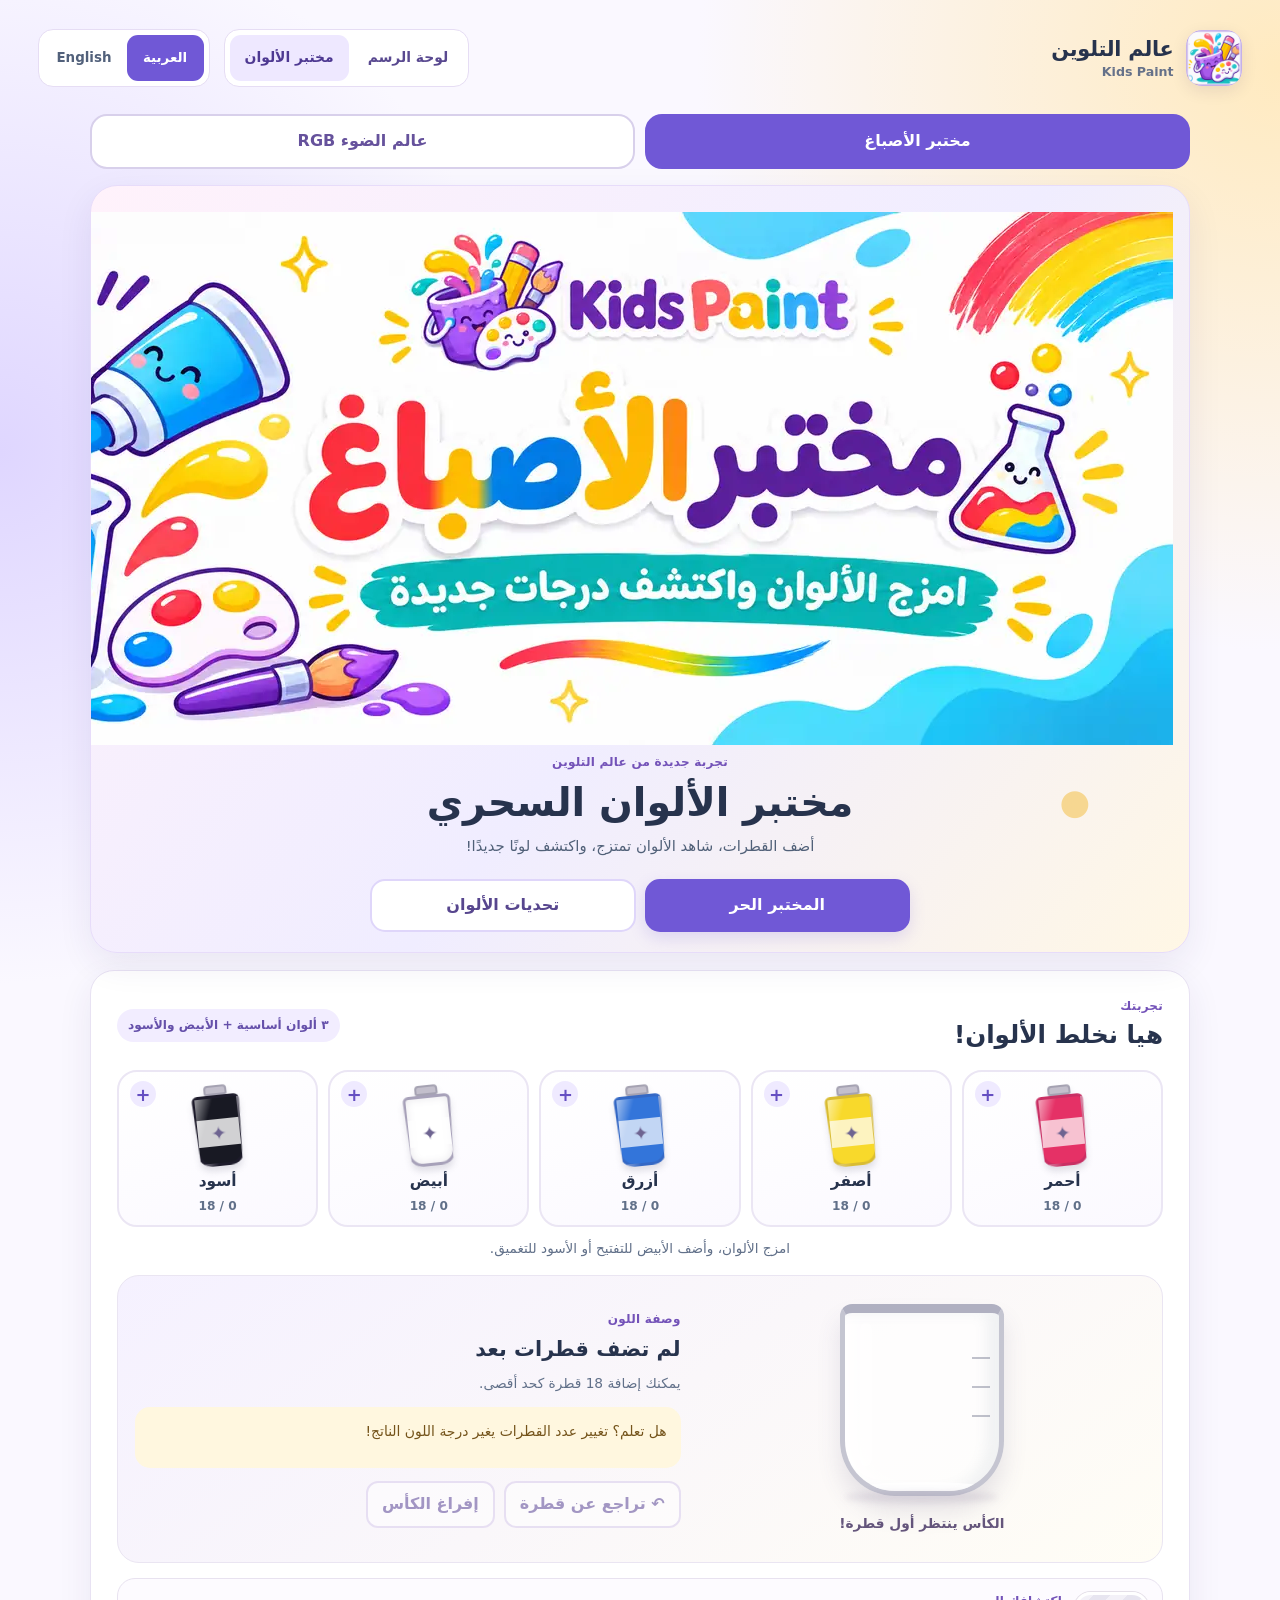
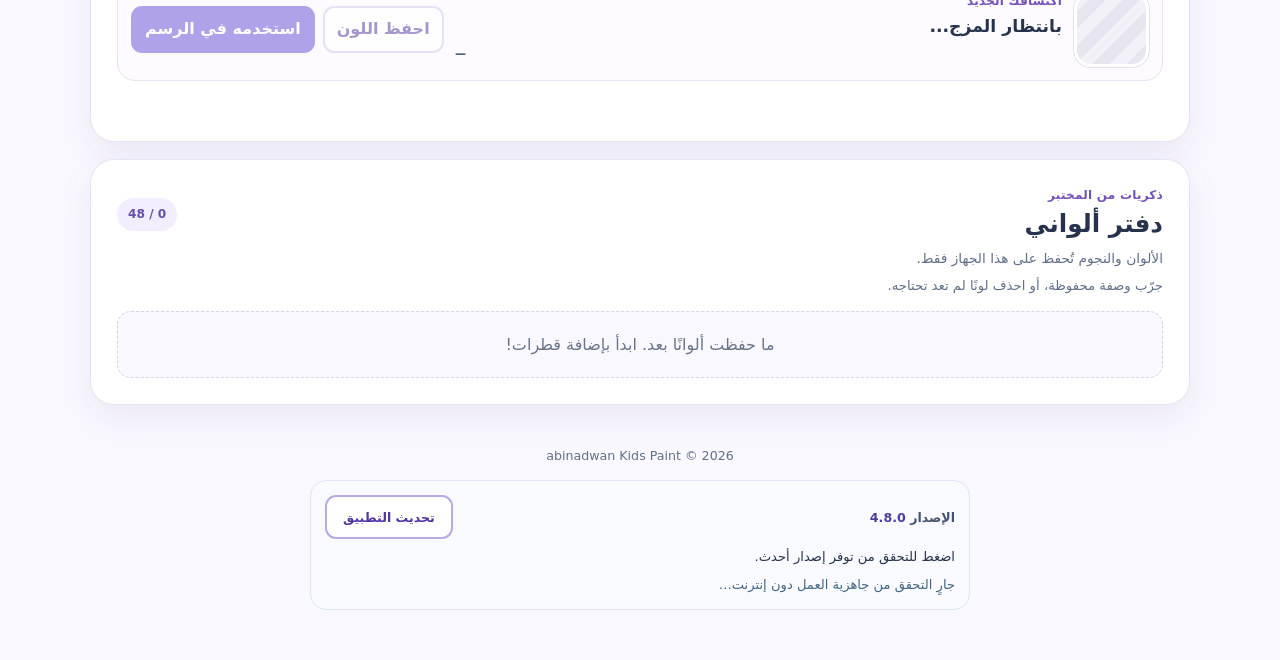
==== commit 57783de6: "Embed approved pigment/light banners and unify lab header with Drawing; move legal notices out of UI" ====
--- a/color-lab.html
+++ b/color-lab.html
@@ -4,13 +4,14 @@
   <meta charset="utf-8">
   <meta name="viewport" content="width=device-width, initial-scale=1">
   <meta name="theme-color" content="#7058d6">
-  <meta name="app-version" content="4.7.0">
+  <meta name="app-version" content="4.8.0">
   <meta name="description" content="Kids Paint Color Lab — mix paint-like pigments and solve friendly color challenges.">
   <title>مختبر الألوان | Kids Paint</title>
   <link rel="icon" href="favicon.ico">
   <link rel="apple-touch-icon" href="apple-touch-icon.png">
   <link rel="manifest" href="manifest.webmanifest">
-  <link rel="stylesheet" href="color-lab.css?v=4.7.0">
+  <link rel="stylesheet" href="color-lab.css?v=4.8.0">
+  <link rel="stylesheet" href="assets/site-header.css?v=4.8.0">
   <script src="vendor/spectral.min.js?v=3.0.0" defer></script>
   <script src="color-lab-core.js?v=4.6.0" defer></script>
   <script src="color-lab.js?v=4.7.0" defer></script>
@@ -19,19 +20,22 @@
 </head>
 <body>
   <div class="lab-shell">
-    <header class="lab-header">
-      <a class="brand" href="./index.html" aria-label="Kids Paint — عالم التلوين">
-        <img src="assets/app-icon.png" width="50" height="50" alt="">
-        <span><strong data-t="brand">عالم التلوين</strong><small>Kids Paint</small></span>
+    <header class="site-header">
+      <a class="site-brand" href="./index.html" aria-label="Kids Paint — عالم التلوين">
+        <img src="assets/app-icon.png" width="56" height="56" alt="" aria-hidden="true">
+        <span class="site-brand-copy">
+          <strong class="site-brand-name" data-t="brand">عالم التلوين</strong>
+          <small class="site-brand-tagline">Kids Paint</small>
+        </span>
       </a>
-      <nav class="app-nav" aria-label="Pages / الصفحات">
+      <nav class="site-pages" aria-label="Pages / الصفحات">
         <a href="./index.html" data-t="painting">لوحة الرسم</a>
-        <a class="selected" href="./color-lab.html" aria-current="page" data-t="lab">مختبر الألوان</a>
+        <a href="./color-lab.html" aria-current="page" data-t="lab">مختبر الألوان</a>
       </nav>
-      <div class="language-actions" role="group" aria-label="Language / اللغة">
-        <button id="langAr" type="button" aria-pressed="true">عربي</button>
-        <button id="langEn" type="button" aria-pressed="false">English</button>
-      </div>
+      <nav class="site-languages" aria-label="Language / اللغة">
+        <button id="langAr" type="button" data-lang="ar" aria-pressed="true">العربية</button>
+        <button id="langEn" type="button" data-lang="en" aria-pressed="false">English</button>
+      </nav>
     </header>
 
     <main id="main">
@@ -41,6 +45,7 @@
       </div>
       <div id="pigmentLab" role="tabpanel" aria-labelledby="pigmentTab">
       <section class="lab-intro" aria-labelledby="labTitle">
+        <img class="experience-banner" src="assets/kids-paint-pigment-lab.webp" width="1600" height="533" alt="" decoding="async" fetchpriority="high">
         <div class="intro-symbols" aria-hidden="true"><span>✦</span><span>●</span><span>✦</span></div>
         <p class="eyebrow" data-t="eyebrow">تجربة جديدة من عالم التلوين</p>
         <h1 id="labTitle" data-t="title">مختبر الألوان السحري</h1>
@@ -170,6 +175,7 @@
       </div>
       <div id="lightLab" class="light-lab" role="tabpanel" aria-labelledby="lightTab" hidden>
         <section class="light-intro" aria-labelledby="lightTitle">
+          <img class="experience-banner" src="assets/kids-paint-light-lab.webp" width="1600" height="533" alt="" decoding="async" loading="lazy">
           <div class="light-intro-stars" aria-hidden="true">✦ · ✧ · ✦</div>
           <p class="light-eyebrow" data-light-t="introSmall">رحلة إلى عالم الضوء</p>
           <h1 id="lightTitle" data-light-t="introTitle">عالم الضوء الملوّن</h1>
@@ -268,11 +274,10 @@
     </main>
 
     <footer class="lab-footer">
-      <p><span data-t="poweredBy">مزج الأصباغ التقريبي بواسطة</span> <a href="https://github.com/rvanwijnen/spectral.js" target="_blank" rel="noopener noreferrer">Spectral.js</a> · MIT © 2025 Ronald van Wijnen</p>
-      <p><a href="THIRD_PARTY_NOTICES.md" data-t="licenseLink">حقوق المكتبات والتراخيص</a> · <a href="README.ar.md" data-t="aboutProject">عن المشروع</a></p>
+      <p class="lab-copyright">Kids Paint © 2026 <bdi>abinadwan</bdi></p>
       <div class="lab-update-panel">
         <div class="lab-update-top">
-          <span class="lab-version"><span data-t="versionLabel">الإصدار</span> <bdi id="labVersionLabel">4.7.0</bdi></span>
+          <span class="lab-version"><span data-t="versionLabel">الإصدار</span> <bdi id="labVersionLabel">4.8.0</bdi></span>
           <button id="labUpdateBtn" type="button" data-t="checkUpdates">تحديث التطبيق</button>
         </div>
         <p id="labUpdateStatus" role="status" aria-live="polite" data-t="updateHelp">اضغط للتحقق من توفر إصدار أحدث.</p>
--- a/color-lab.css
+++ b/color-lab.css
@@ -167,3 +167,101 @@
   .saved-actions{width:100%}
   .saved-actions button{flex:1}
 }
+
+
+/* v4.7.0: additive RGB light lab lives beside the pigment lab on the same page. */
+.lab-type-tabs{display:grid;grid-template-columns:1fr 1fr;gap:10px;margin:0 0 16px}
+.lab-type-tab{border:2px solid #d8d0eb;background:#fff;color:#66529c;font-weight:850;border-radius:17px;padding:13px 10px;min-height:54px;transition:background .15s,transform .15s}
+.lab-type-tab.active{background:var(--purple);color:#fff;border-color:var(--purple)}
+.lab-type-tab.light-tab.active{background:#17203e;color:#fff;border-color:#17203e}
+.lab-type-tab:hover{transform:translateY(-1px)}
+.light-lab{color:#e9edff}
+.light-intro,.light-workspace,.light-notebook,.light-challenges{background:#151c32;color:#f4f6ff;border:1px solid #374263;border-radius:23px;padding:clamp(14px,3vw,25px);margin-bottom:17px;box-shadow:0 16px 30px rgba(20,27,53,.12)}
+.light-intro{text-align:center;position:relative;overflow:hidden;background:radial-gradient(circle at 20% 25%,rgba(240,68,142,.24),transparent 40%),radial-gradient(circle at 80% 35%,rgba(44,94,255,.28),transparent 40%),#11172b;padding-top:24px}
+.light-intro h1{font-size:clamp(1.6rem,4.3vw,2.4rem);line-height:1.35;margin:4px 0 8px}
+.light-intro p{font-size:.89rem}
+.light-intro-stars{color:#e7c5ff;letter-spacing:12px;font-size:1.5rem;opacity:.75}
+.light-eyebrow{color:#a9bafc;font-size:.77rem;font-weight:850}
+.light-education{color:#f5deaa;background:rgba(242,177,69,.09);border:1px solid rgba(232,177,78,.20);padding:10px 12px;border-radius:12px;max-width:700px;margin:13px auto!important}
+.light-mode-switch{display:grid;grid-template-columns:1fr 1fr;gap:8px;width:min(510px,100%);margin:16px auto 0}
+.light-mode-switch button{border-radius:13px;background:#2b3551;border:1px solid #4a5675;color:#e8edff;min-height:48px;font-weight:760}
+.light-mode-switch button.active{background:#f9f4ff;color:#2b2651;border-color:#fff}
+.light-heading{display:flex;justify-content:space-between;align-items:center;flex-wrap:wrap;gap:10px;margin-bottom:15px}
+.light-heading h2{font-size:clamp(1.1rem,3.1vw,1.5rem)}
+.light-heading strong,.light-badge{border-radius:99px;background:#293450;padding:8px 12px;font-weight:800;color:#ffda87;font-size:.83rem}
+.light-stage{--light-r:0;--light-g:0;--light-b:0;isolation:isolate;position:relative;overflow:hidden;height:clamp(260px,39vw,390px);border-radius:24px;background:radial-gradient(circle at 50% 50%,#0d172e,#020409 80%);border:2px solid #33415d;margin-bottom:18px}
+.light-stage::before{content:"";position:absolute;inset:10px;border:1px solid rgba(255,255,255,.08);border-radius:17px;pointer-events:none}
+.light-spark{position:absolute;left:48%;top:14%;color:#8a96ba;opacity:.8;z-index:3;font-size:1.3rem}
+.light-glow{position:absolute;inset:0;mix-blend-mode:screen;pointer-events:none;filter:blur(12px);z-index:1;transition:opacity .17s linear}
+.glow-red{background:radial-gradient(ellipse at 36% 43%,rgba(255,0,0,.90) 0,rgba(255,0,0,.45) 17%,transparent 46%);opacity:var(--light-r)}
+.glow-green{background:radial-gradient(ellipse at 63% 44%,rgba(0,255,0,.9) 0,rgba(0,255,0,.45) 17%,transparent 46%);opacity:var(--light-g)}
+.glow-blue{background:radial-gradient(ellipse at 50% 67%,rgba(0,0,255,.9) 0,rgba(0,0,255,.45) 17%,transparent 46%);opacity:var(--light-b)}
+.light-blend{position:absolute;z-index:2;left:50%;top:50%;width:100px;height:100px;border-radius:50%;background:#000;transform:translate(-50%,-50%);border:2px solid rgba(255,255,255,.35);box-shadow:0 0 0 9px rgba(255,255,255,.055);transition:background-color .12s,box-shadow .12s}
+.light-led{position:absolute;z-index:3;width:52px;height:29px;background:#253048;border:2px solid #536481;border-radius:12px;display:grid;place-items:center;box-shadow:0 4px 10px rgba(0,0,0,.3)}
+.light-led span{width:20px;height:20px;border-radius:50%;border:2px solid rgba(255,255,255,.38)}
+.led-red{left:12%;top:15%}.led-red span{background:#f33}
+.led-green{right:12%;top:15%}.led-green span{background:#19ea61}
+.led-blue{left:calc(50% - 26px);bottom:8%}.led-blue span{background:#357fff}
+.light-stage-label{position:absolute;z-index:3;bottom:14px;inset-inline-start:14px;background:rgba(2,4,9,.55);padding:6px 11px;border-radius:99px;color:#dfe6fd;font-size:.76rem}
+.light-control-grid{display:grid;grid-template-columns:repeat(3,minmax(0,1fr));gap:10px}
+.light-control{border:1px solid #414d6d;background:#212b46;border-radius:17px;padding:12px;min-width:0}
+.light-control label{display:block;font-weight:760;margin-bottom:9px;font-size:.9rem}
+.light-range-line{display:flex;align-items:center;gap:9px;direction:ltr}
+.light-range-line input[type=range]{width:100%;min-width:0;accent-color:#fd585e;cursor:pointer;touch-action:pan-y}
+.green-control input[type=range]{accent-color:#45db78}
+.blue-control input[type=range]{accent-color:#6a98ff}
+.light-range-line output{font-size:.82rem;min-width:39px;text-align:end;font-variant-numeric:tabular-nums;color:#dfe8ff}
+.light-presets{display:flex;justify-content:center;gap:10px;flex-wrap:wrap;margin:15px 0}
+.light-presets button,.light-challenge-actions button,.light-result-buttons button,.light-saved-item button{border:1px solid #596987;border-radius:11px;padding:9px 12px;min-height:44px;background:#293553;color:#f8f8ff;font-weight:800}
+.light-presets button:hover,.light-challenge-actions button:hover{background:#40557d}
+.light-learning{border-radius:13px;padding:13px;background:#26304a;border:1px solid #485477;color:#fae6b5;font-size:.89rem}
+.light-result{display:flex;align-items:center;gap:12px;flex-wrap:wrap;padding:15px;margin-top:15px;background:#1d2843;border:1px solid #435070;border-radius:18px}
+.light-result-swatch{width:70px;height:70px;border-radius:16px;background:#000;border:4px solid #eef1ff;box-shadow:0 0 0 1px #354567;flex-shrink:0}
+.light-result-info{display:grid;gap:3px;flex:1;min-width:120px}
+.light-result-info strong{font-size:1.1rem}.light-result-info bdi{font-family:ui-monospace,monospace;font-weight:800;direction:ltr;color:#d0dcfa}
+.light-result-buttons{display:flex;flex-wrap:wrap;gap:8px}.light-result-buttons #lightUseBtn{background:#795df0;border-color:#795df0}
+.light-challenge-picker{display:grid;grid-template-columns:repeat(3,minmax(0,1fr));gap:8px}
+.light-challenge-choice{display:flex;align-items:center;gap:8px;background:#232d47;color:#f0f4ff;border:2px solid #4c5874;border-radius:13px;padding:8px;text-align:start;min-height:62px}
+.light-challenge-choice[aria-pressed=true]{border-color:#a99cff;background:#35365c}
+.light-target-swatch,.light-choice-swatch{width:43px;height:43px;flex:0 0 auto;border-radius:11px;border:3px solid #fff}
+.light-challenge-choice strong{font-size:.81rem;flex:1;min-width:0}
+.light-challenge-choice small{font-size:.65rem;color:#ffc974}
+.light-target{display:flex;align-items:center;justify-content:space-between;gap:15px;background:#252f4b;border:1px solid #4c5878;border-radius:13px;padding:11px;margin-top:12px}
+.light-target p{color:#b7c7f9;font-size:.8rem}
+.light-target strong{font-size:1.01rem}
+.light-target-swatch{width:86px;height:68px}
+.light-challenge-actions{display:flex;gap:9px;flex-wrap:wrap;align-items:center;margin-top:14px}
+.light-challenge-actions #lightCheckBtn{background:#775eee}
+.light-challenge-actions p{flex:1 1 230px;font-size:.88rem;font-weight:750}
+.light-status{min-height:20px;font-size:.84rem;color:#d8dcff;margin-top:10px}
+.light-notebook-hint{color:#aebcdf;font-size:.85rem}
+.light-saved-list{display:grid;grid-template-columns:repeat(auto-fit,minmax(200px,1fr));gap:9px;margin-top:11px}
+.light-saved-item{display:flex;gap:9px;align-items:center;flex-wrap:wrap;border-radius:13px;border:1px solid #435174;padding:10px;background:#202c47}
+.light-saved-item .light-saved-swatch{width:42px;height:42px;border:2px solid #fff;border-radius:10px;flex-shrink:0}
+.light-saved-meta{display:grid;gap:2px;flex:1;min-width:85px}
+.light-saved-meta strong{font-size:.76rem}.light-saved-meta small{font-size:.7rem;color:#b7c6e4}
+.light-saved-actions{display:flex;gap:5px}.light-saved-item button{font-size:.76rem;min-height:40px;padding:7px}
+.light-empty{padding:17px;border:1px dashed #56627b;border-radius:13px;color:#aebcdf;grid-column:1/-1;text-align:center}
+.lab-update-panel{max-width:660px;margin:14px auto;padding:14px;border-radius:16px;background:#f8faff;border:1px solid #dde5f6;color:#27334d;text-align:start}
+.lab-update-top{display:flex;justify-content:space-between;align-items:center;flex-wrap:wrap;gap:12px}
+.lab-update-panel .lab-version{font-weight:750;color:#44516f}
+.lab-update-panel .lab-version bdi{font-weight:900;color:#4f3c9d;font-variant-numeric:tabular-nums}
+.lab-footer .lab-update-panel #labUpdateBtn{background:white;border:2px solid #baa8e7;border-radius:11px;padding:9px 16px;color:#5135a2;min-height:44px;text-decoration:none}
+.lab-update-panel p{font-size:.82rem;margin:7px 0 0}
+.lab-offline-status{color:#446682}
+@media(max-width:680px){
+  .light-control-grid{grid-template-columns:1fr}
+  .light-challenge-picker{grid-template-columns:repeat(2,minmax(0,1fr))}
+  .light-result-buttons{display:grid;grid-template-columns:1fr 1fr;width:100%}
+  .light-stage{height:310px}
+  .lab-type-tabs{gap:6px}
+  .lab-type-tab{padding:10px 5px;min-height:52px;font-size:.87rem}
+}
+@media(max-width:370px){
+  .light-stage{height:270px}
+  .light-result-buttons{grid-template-columns:1fr}
+  .light-challenge-picker{grid-template-columns:1fr}
+}
+@media(prefers-reduced-motion:reduce){
+  .light-glow,.light-blend,.lab-type-tab{transition:none!important}
+}
--- a/assets/site-header.css
+++ b/assets/site-header.css
@@ -0,0 +1,123 @@
+/* Kids Paint 4.8.0 — single shared responsive header used by Drawing and Color Lab.
+ * One stylesheet keeps navigation, logo and both language buttons aligned on every page.
+ */
+.app-shell,.lab-shell{
+  width:min(1450px,100%);
+  max-width:100%;
+  min-width:0;
+  margin-inline:auto;
+  padding:20px clamp(12px,3vw,40px) 26px;
+}
+.lab-shell > main{width:min(1100px,100%);margin-inline:auto;min-width:0}
+.site-header{
+  display:grid;
+  grid-template-columns:minmax(0,1fr) auto auto;
+  align-items:center;
+  gap:14px;
+  min-height:76px;
+  margin:0 0 18px;
+  padding:0;
+}
+.site-brand{
+  display:flex;
+  align-items:center;
+  gap:12px;
+  min-width:0;
+  width:fit-content;
+  max-width:100%;
+  text-decoration:none;
+  color:#27334d;
+}
+.site-brand img{
+  width:56px;
+  height:56px;
+  flex:0 0 56px;
+  border-radius:16px;
+  object-fit:cover;
+  background:white;
+  box-shadow:0 5px 16px rgba(46,39,85,.10);
+}
+.site-brand-copy{display:flex;flex-direction:column;gap:2px;min-width:0;line-height:1.27}
+.site-brand-name{font-size:clamp(1.08rem,1.8vw,1.3rem);font-weight:850;letter-spacing:-.01em;color:#27334d;margin:0}
+.site-brand-tagline{font-size:.79rem;font-weight:650;color:#657189}
+.site-pages{
+  display:flex;
+  gap:4px;
+  align-items:center;
+  padding:5px;
+  margin:0;
+  border:1px solid #e6ddf4;
+  border-radius:15px;
+  background:#fff;
+  min-width:0;
+}
+.site-pages a{
+  display:inline-flex;
+  align-items:center;
+  justify-content:center;
+  text-align:center;
+  min-height:46px;
+  padding:9px 15px;
+  border-radius:11px;
+  text-decoration:none;
+  font-size:.87rem;
+  font-weight:780;
+  white-space:nowrap;
+  color:#594990;
+}
+.site-pages a[aria-current="page"]{background:#eee8ff;color:#4e3992}
+.site-languages{
+  display:flex;
+  align-items:center;
+  gap:3px;
+  padding:5px;
+  border:1px solid #e6ddf4;
+  border-radius:15px;
+  background:#fff;
+  min-width:0;
+}
+.site-languages button{
+  appearance:none;
+  border:0;
+  background:transparent;
+  color:#52617b;
+  font-size:.84rem;
+  font-weight:800;
+  min-height:46px;
+  min-width:77px;
+  padding:9px 12px;
+  border-radius:11px;
+  white-space:nowrap;
+  cursor:pointer;
+  touch-action:manipulation;
+}
+.site-languages button[aria-pressed="true"]{background:#7058d6;color:#fff}
+.site-header button:focus-visible,.site-header a:focus-visible{
+  outline:3px solid #23b5bb;
+  outline-offset:3px;
+}
+@media(max-width:900px){
+  .site-header{grid-template-columns:minmax(0,1fr) auto;gap:10px 12px}
+  .site-brand{grid-column:1;grid-row:1}
+  .site-languages{grid-column:2;grid-row:1;justify-self:end}
+  .site-pages{grid-column:1/-1;grid-row:2;display:grid;grid-template-columns:repeat(2,minmax(0,1fr));width:100%}
+  .site-pages a{min-width:0;white-space:normal}
+}
+@media(max-width:530px){
+  .app-shell,.lab-shell{padding:12px 9px 22px}
+  .site-header{margin-bottom:14px;gap:10px}
+  .site-brand{gap:8px}
+  .site-brand img{width:46px;height:46px;flex-basis:46px;border-radius:13px}
+  .site-brand-name{font-size:1.04rem}
+  .site-brand-tagline{font-size:.72rem}
+  .site-languages{padding:4px;gap:2px}
+  .site-languages button{padding:8px 7px;min-width:68px;min-height:44px;font-size:.8rem}
+  .site-pages{padding:4px}
+  .site-pages a{padding:9px 5px;min-height:44px;font-size:.81rem}
+}
+@media(max-width:350px){
+  .site-brand-name{font-size:.96rem}
+  .site-brand-tagline{font-size:.68rem}
+  .site-brand img{width:42px;height:42px;flex-basis:42px}
+  .site-languages button{min-width:61px;padding:8px 5px;font-size:.76rem}
+}
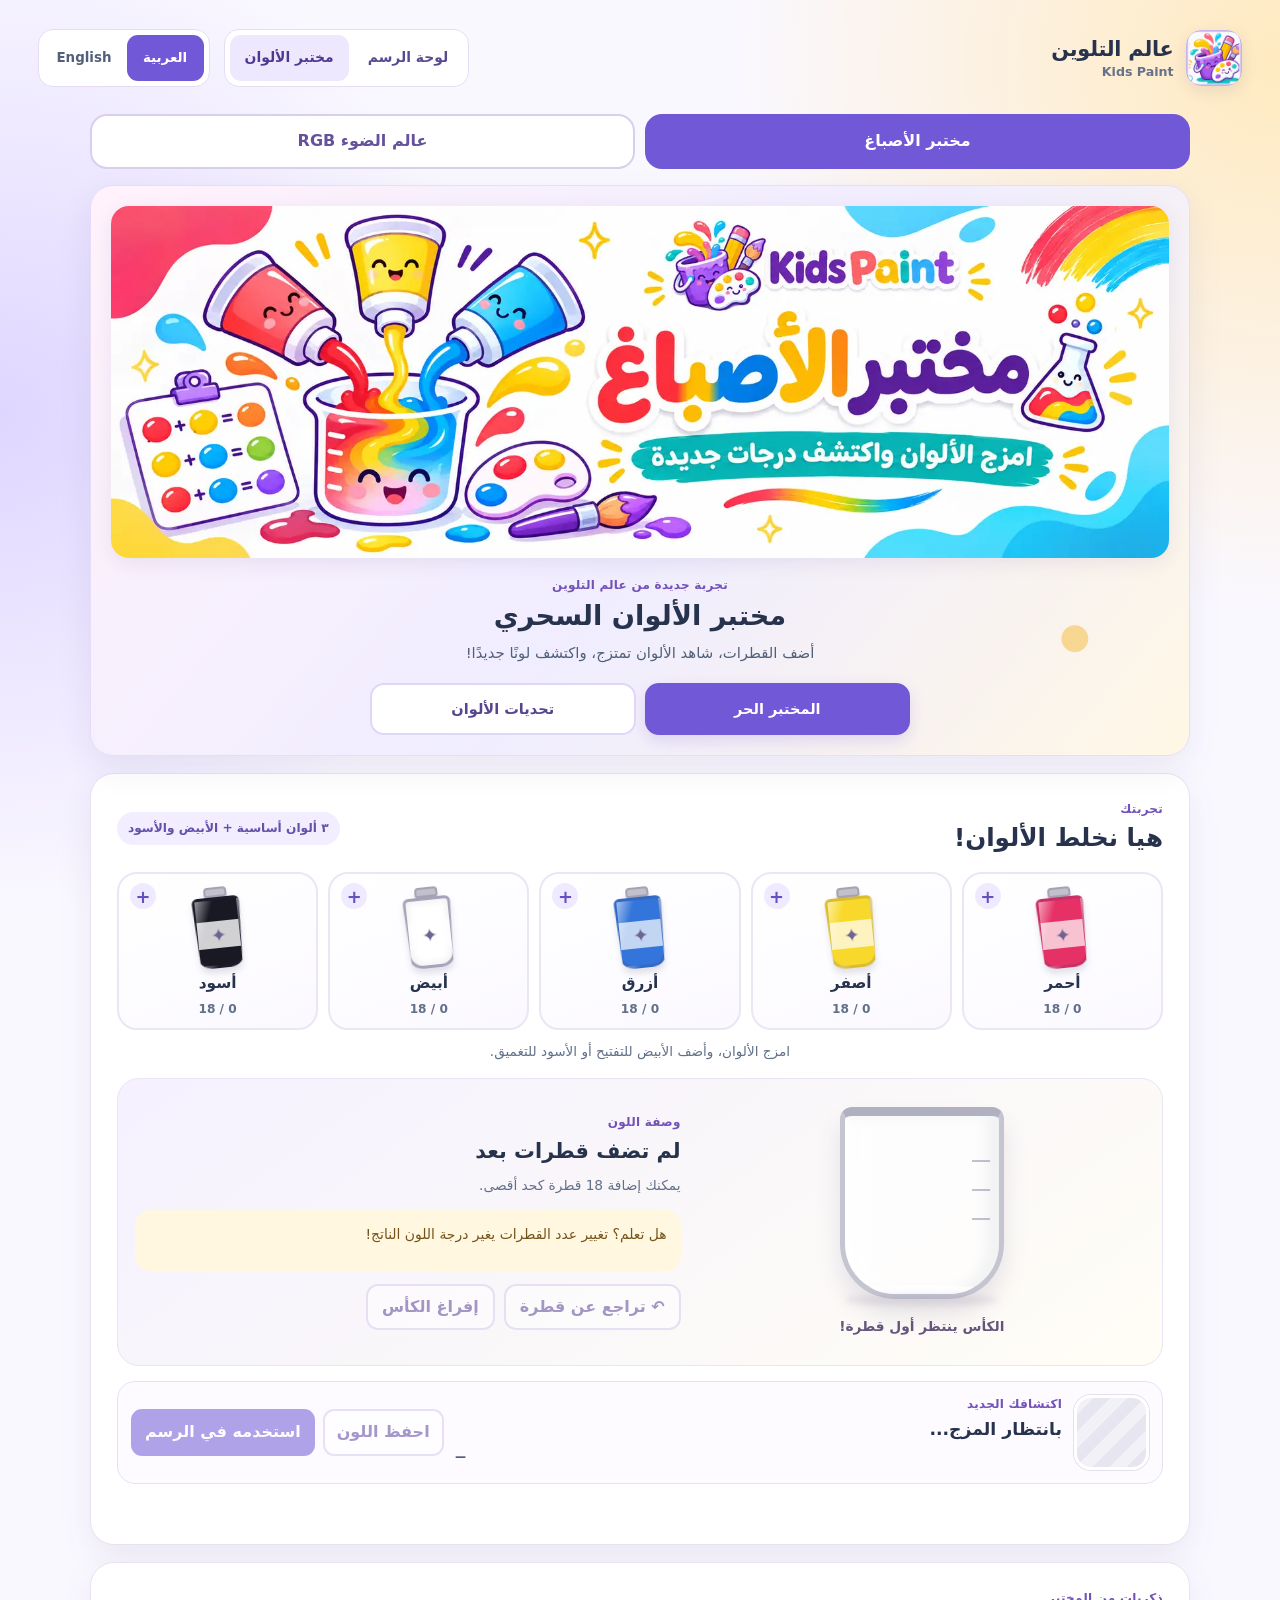
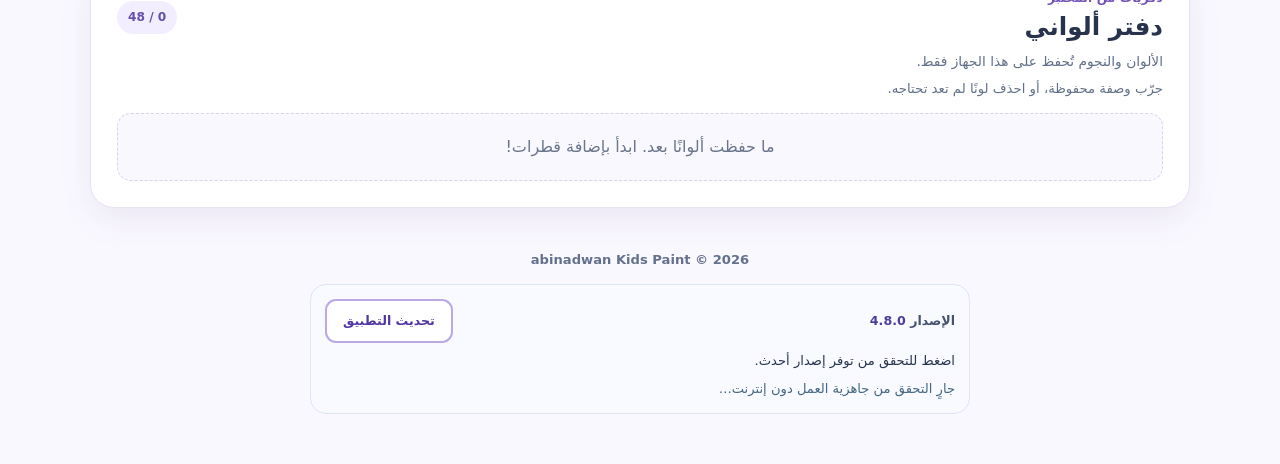
==== commit 2175184a: "Clean up shared stylesheet references and refresh 4.8.0 UI script cache keys" ====
--- a/color-lab.html
+++ b/color-lab.html
@@ -14,7 +14,7 @@
   <link rel="stylesheet" href="assets/site-header.css?v=4.8.0">
   <script src="vendor/spectral.min.js?v=3.0.0" defer></script>
   <script src="color-lab-core.js?v=4.6.0" defer></script>
-  <script src="color-lab.js?v=4.7.0" defer></script>
+  <script src="color-lab.js?v=4.8.0" defer></script>
   <script src="light-lab-core.js?v=4.7.0" defer></script>
   <script src="light-lab.js?v=4.7.0" defer></script>
 </head>
--- a/color-lab.css
+++ b/color-lab.css
@@ -265,3 +265,46 @@
 @media(prefers-reduced-motion:reduce){
   .light-glow,.light-blend,.lab-type-tab{transition:none!important}
 }
+
+
+/* v4.8.0 — approved sibling banners and consistent section geometry.
+   The page header, navigation and language buttons are owned by assets/site-header.css. */
+.experience-banner{
+  display:block;
+  width:100%;
+  max-width:100%;
+  height:auto;
+  aspect-ratio:1600 / 533;
+  object-fit:cover;
+  border-radius:18px;
+  margin:0 auto 18px;
+  box-shadow:0 5px 20px rgba(49,36,98,.08);
+}
+.lab-intro,.light-intro{
+  padding:clamp(12px,2.1vw,20px);
+  border-radius:23px;
+}
+.lab-intro h1,.light-intro h1{
+  font-size:clamp(1.18rem,3.3vw,1.7rem);
+  line-height:1.35;
+  margin:3px 0 7px;
+}
+.lab-intro .mode-switch,.light-intro .light-mode-switch{
+  width:min(540px,100%);
+  margin:17px auto 0;
+  gap:9px;
+}
+.lab-intro .mode-switch button,.light-intro .light-mode-switch button{
+  min-height:52px;
+  border-radius:14px;
+  padding:9px 8px;
+  font-size:.91rem;
+}
+.lab-copyright{font-weight:750;font-size:.82rem;color:#64718c;margin:6px 0}
+.lab-footer{max-width:1100px;margin-inline:auto}
+@media(max-width:600px){
+  .experience-banner{margin-bottom:11px;border-radius:13px}
+  .lab-intro,.light-intro{padding:10px 10px 15px;border-radius:19px}
+  .lab-intro h1,.light-intro h1{font-size:1.18rem}
+  .lab-intro .mode-switch,.light-intro .light-mode-switch{margin-top:13px}
+}
